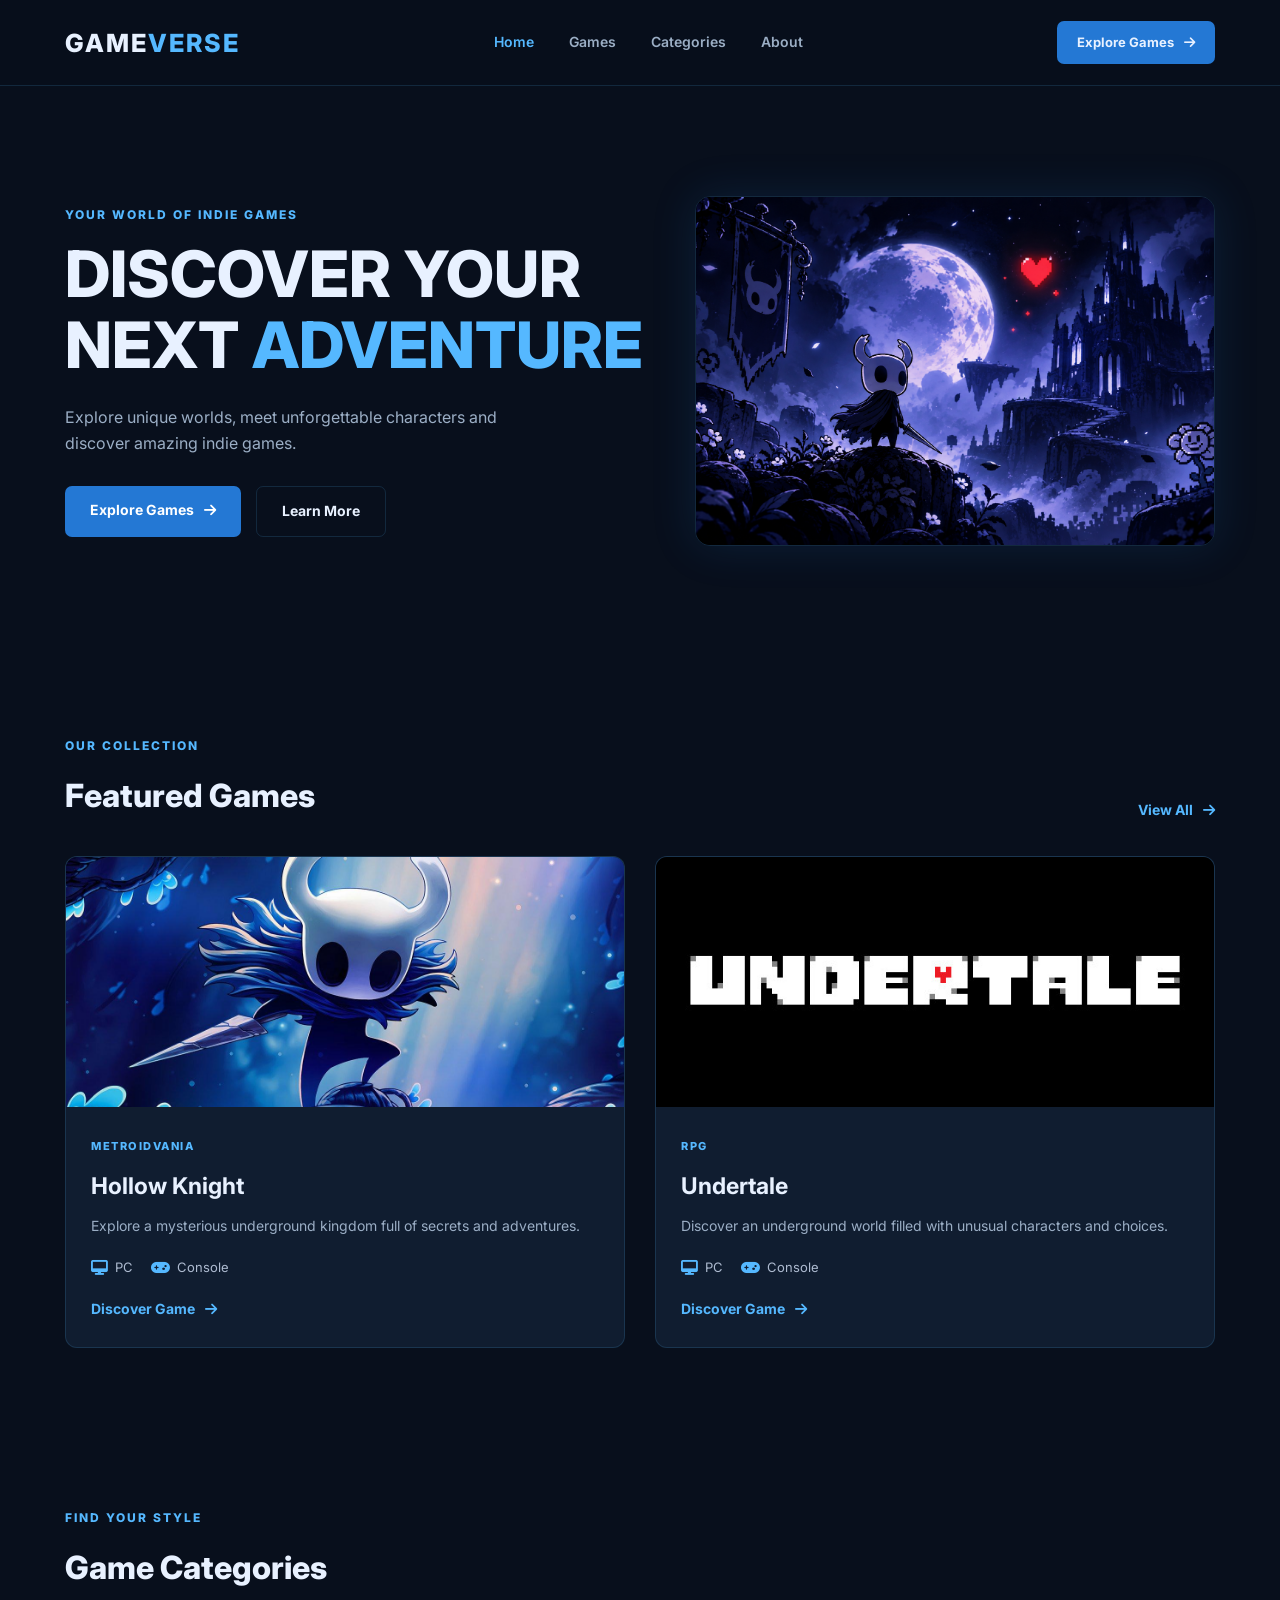
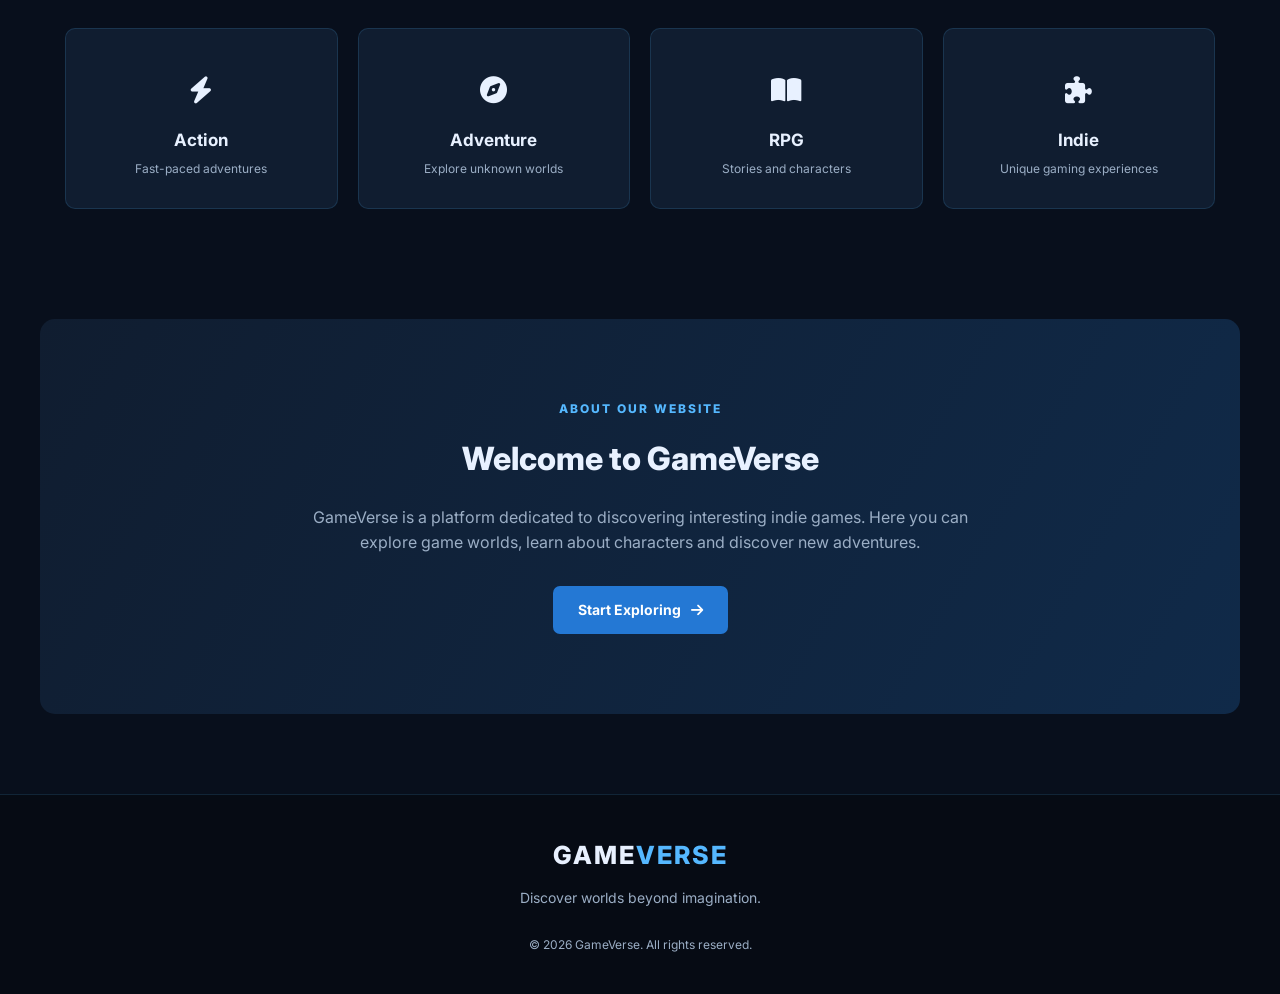
==== pages/index.html @ 1173372c "Initial commit" ====
<!doctype html>
<html lang="en">
  <head>
    <meta charset="UTF-8" />
    <meta name="viewport" content="width=device-width, initial-scale=1.0" />

    <meta
      name="description"
      content="GameVerse - Discover amazing indie games, explore unique worlds and meet unforgettable characters."
    />

    <title>GameVerse | Discover Indie Games</title>

    <link rel="stylesheet" href="../styles/style.css" />

    <link
      rel="stylesheet"
      href="https://cdnjs.cloudflare.com/ajax/libs/font-awesome/6.7.2/css/all.min.css"
    />
  </head>

  <body>
    <!-- HEADER -->
    <header class="header">
      <div class="header-container">
        <a href="index.html" class="logo"> GAME<span>VERSE</span> </a>

        <nav class="navigation" aria-label="Main navigation">
          <a href="index.html" class="active">Home</a>
          <a href="#games">Games</a>
          <a href="#categories">Categories</a>
          <a href="#about">About</a>
        </nav>

        <a href="#games" class="header-button">
          Explore Games
          <i class="fa-solid fa-arrow-right" aria-hidden="true"></i>
        </a>
      </div>
    </header>

    <main>
      <section class="hero">
        <div class="hero-content">
          <p class="hero-label">YOUR WORLD OF INDIE GAMES</p>

          <h1>DISCOVER YOUR NEXT <span>ADVENTURE</span></h1>

          <p class="hero-description">
            Explore unique worlds, meet unforgettable characters and discover
            amazing indie games.
          </p>

          <div class="hero-buttons">
            <a href="#games" class="primary-button">
              Explore Games
              <i class="fa-solid fa-arrow-right" aria-hidden="true"></i>
            </a>

            <a href="#about" class="secondary-button"> Learn More </a>
          </div>
        </div>

        <div class="hero-image">
          <img
            src="GameVerse-featured-gaming-artwork.png"
            alt="GameVerse featured gaming artwork"
          />
        </div>
      </section>

      <section class="games-section" id="games">
        <div class="section-heading">
          <div>
            <p class="section-label">OUR COLLECTION</p>
            <h2>Featured Games</h2>
          </div>

          <a href="#games" class="view-all">
            View All
            <i class="fa-solid fa-arrow-right" aria-hidden="true"></i>
          </a>
        </div>

        <div class="games-grid">
          <article class="game-card">
            <a
              href="hollow-knight.html"
              class="game-image"
              aria-label="Discover Hollow Knight"
            >
              <img
                src="hollow-knight-back1.jpg"
                alt="Hollow Knight game artwork"
              />
            </a>

            <div class="game-info">
              <span class="game-category">METROIDVANIA</span>

              <h3>Hollow Knight</h3>

              <p>
                Explore a mysterious underground kingdom full of secrets and
                adventures.
              </p>

              <div class="game-platforms">
                <span>
                  <i class="fa-solid fa-desktop" aria-hidden="true"></i>
                  PC
                </span>

                <span>
                  <i class="fa-solid fa-gamepad" aria-hidden="true"></i>
                  Console
                </span>
              </div>

              <a href="hollow-knight.html" class="game-link">
                Discover Game
                <i class="fa-solid fa-arrow-right" aria-hidden="true"></i>
              </a>
            </div>
          </article>

          <article class="game-card">
            <a
              href="undertale.html"
              class="game-image"
              aria-label="Discover Undertale"
            >
              <img src="undertale-back1.jpg" alt="Undertale game artwork" />
            </a>

            <div class="game-info">
              <span class="game-category">RPG</span>

              <h3>Undertale</h3>

              <p>
                Discover an underground world filled with unusual characters and
                choices.
              </p>

              <div class="game-platforms">
                <span>
                  <i class="fa-solid fa-desktop" aria-hidden="true"></i>
                  PC
                </span>

                <span>
                  <i class="fa-solid fa-gamepad" aria-hidden="true"></i>
                  Console
                </span>
              </div>

              <a href="undertale.html" class="game-link">
                Discover Game
                <i class="fa-solid fa-arrow-right" aria-hidden="true"></i>
              </a>
            </div>
          </article>
        </div>
      </section>

      <section class="categories-section" id="categories">
        <div class="section-heading">
          <div>
            <p class="section-label">FIND YOUR STYLE</p>
            <h2>Game Categories</h2>
          </div>
        </div>

        <div class="categories-grid">
          <article class="category-card">
            <div class="category-icon">
              <i class="fa-solid fa-bolt" aria-hidden="true"></i>
            </div>

            <h3>Action</h3>
            <p>Fast-paced adventures</p>
          </article>

          <article class="category-card">
            <div class="category-icon">
              <i class="fa-solid fa-compass" aria-hidden="true"></i>
            </div>

            <h3>Adventure</h3>
            <p>Explore unknown worlds</p>
          </article>

          <article class="category-card">
            <div class="category-icon">
              <i class="fa-solid fa-book-open" aria-hidden="true"></i>
            </div>

            <h3>RPG</h3>
            <p>Stories and characters</p>
          </article>

          <article class="category-card">
            <div class="category-icon">
              <i class="fa-solid fa-puzzle-piece" aria-hidden="true"></i>
            </div>

            <h3>Indie</h3>
            <p>Unique gaming experiences</p>
          </article>
        </div>
      </section>

      <section class="about-section" id="about">
        <div class="about-content">
          <p class="section-label">ABOUT OUR WEBSITE</p>

          <h2>Welcome to GameVerse</h2>

          <p>
            GameVerse is a platform dedicated to discovering interesting indie
            games. Here you can explore game worlds, learn about characters and
            discover new adventures.
          </p>

          <a href="#games" class="primary-button">
            Start Exploring
            <i class="fa-solid fa-arrow-right" aria-hidden="true"></i>
          </a>
        </div>
      </section>
    </main>

    <footer class="footer">
      <div class="footer-container">
        <a href="index.html" class="logo"> GAME<span>VERSE</span> </a>

        <p>Discover worlds beyond imagination.</p>

        <p class="copyright">© 2026 GameVerse. All rights reserved.</p>
      </div>
    </footer>
  </body>
</html>
---- styles/style.css ----
@import url("https://fonts.googleapis.com/css2?family=Inter:wght@400;500;600;700;800&display=swap");

:root {
  --bg-color: #080f1c;
  --card-color: #101d30;
  --secondary-color: #183454;
  --primary-color: #2478d4;
  --light-blue: #55b8ff;
  --text-color: #e8f1ff;
  --muted-color: #9baec5;
  --border-color: rgba(85, 184, 255, 0.15);
}

* {
  margin: 0;
  padding: 0;
  box-sizing: border-box;
}

html {
  scroll-behavior: smooth;
}

body {
  font-family: "Inter", sans-serif;
  background-color: var(--bg-color);
  color: var(--text-color);
  line-height: 1.6;
}

a {
  text-decoration: none;
  color: inherit;
}

img {
  display: block;
  max-width: 100%;
}

.header {
  width: 100%;
  background-color: rgba(8, 15, 28, 0.95);
  border-bottom: 1px solid var(--border-color);
  position: sticky;
  top: 0;
  z-index: 100;
  backdrop-filter: blur(12px);
}

.header-container {
  max-width: 1200px;
  min-height: 85px;
  margin: auto;
  padding: 0 25px;

  display: flex;
  justify-content: space-between;
  align-items: center;
}

.logo {
  font-size: 25px;
  font-weight: 800;
  letter-spacing: 2px;
}

.logo span {
  color: var(--light-blue);
}

.navigation {
  display: flex;
  align-items: center;
  gap: 35px;
}

.navigation a {
  color: var(--muted-color);
  font-size: 14px;
  font-weight: 600;
  transition: color 0.3s ease;
}

.navigation a:hover,
.navigation a.active {
  color: var(--light-blue);
}

.header-button {
  background-color: var(--primary-color);
  padding: 11px 20px;
  border-radius: 7px;
  font-size: 13px;
  font-weight: 700;
  transition: 0.3s ease;
}

.header-button:hover {
  background-color: var(--light-blue);
  color: #080f1c;
  transform: translateY(-2px);
}

.primary-button,
.secondary-button {
  display: inline-block;
  padding: 13px 25px;
  border-radius: 7px;
  font-size: 14px;
  font-weight: 700;
  transition: all 0.3s ease;
}

.primary-button {
  background-color: var(--primary-color);
  color: white;
}

.primary-button:hover {
  background-color: var(--light-blue);
  color: var(--bg-color);
  transform: translateY(-3px);
}

.secondary-button {
  border: 1px solid var(--border-color);
  color: var(--text-color);
}

.secondary-button:hover {
  background-color: var(--secondary-color);
}

.hero {
  max-width: 1200px;
  min-height: 570px;
  margin: auto;
  padding: 80px 25px;

  display: flex;
  align-items: center;
  justify-content: space-between;
  gap: 45px;
}

.hero-content {
  flex: 1;
}

.hero-label,
.section-label {
  color: var(--light-blue);
  font-size: 12px;
  font-weight: 800;
  letter-spacing: 2px;
  margin-bottom: 15px;
}

.hero h1 {
  max-width: 650px;
  font-size: clamp(38px, 5vw, 65px);
  line-height: 1.1;
  font-weight: 800;
  margin-bottom: 25px;
}

.hero h1 span {
  color: var(--light-blue);
}

.hero-description {
  max-width: 480px;
  color: var(--muted-color);
  font-size: 16px;
  margin-bottom: 30px;
}

.hero-buttons {
  display: flex;
  flex-wrap: wrap;
  gap: 15px;
}

.hero-image {
  flex: 1;
  max-width: 520px;
  height: 350px;
  overflow: hidden;
  border-radius: 15px;
  border: 1px solid var(--border-color);
  box-shadow: 0 0 45px rgba(36, 120, 212, 0.15);
}

.hero-image img {
  width: 100%;
  height: 100%;
  object-fit: cover;
}

.games-section,
.categories-section,
.about-section {
  max-width: 1200px;
  margin: auto;
  padding: 80px 25px;
}

.section-heading {
  display: flex;
  justify-content: space-between;
  align-items: end;
  margin-bottom: 35px;
}

.section-heading h2,
.categories-section h2,
.about-section h2 {
  font-size: 32px;
  font-weight: 800;
}

.view-all {
  color: var(--light-blue);
  font-size: 14px;
  font-weight: 700;
}

.view-all:hover {
  color: white;
}

.games-grid {
  display: grid;
  grid-template-columns: repeat(2, 1fr);
  gap: 30px;
}

.game-card {
  background-color: var(--card-color);
  border: 1px solid var(--border-color);
  border-radius: 12px;
  overflow: hidden;
  transition:
    transform 0.3s ease,
    box-shadow 0.3s ease;
}

.game-card:hover {
  transform: translateY(-7px);
  box-shadow: 0 12px 35px rgba(36, 120, 212, 0.15);
}

.game-image {
  display: block;
  height: 250px;
  overflow: hidden;
}

.game-image img {
  width: 100%;
  height: 100%;
  object-fit: cover;
  transition: transform 0.4s ease;
}

.game-card:hover .game-image img {
  transform: scale(1.06);
}

.game-info {
  padding: 25px;
}

.game-category {
  color: var(--light-blue);
  font-size: 11px;
  font-weight: 800;
  letter-spacing: 1.5px;
}

.game-info h3 {
  font-size: 23px;
  margin: 10px 0;
}

.game-info p {
  color: var(--muted-color);
  font-size: 14px;
  margin-bottom: 20px;
}

.game-link {
  color: var(--light-blue);
  font-size: 14px;
  font-weight: 700;
}

.game-link:hover {
  color: white;
}

.categories-grid {
  display: grid;
  grid-template-columns: repeat(4, 1fr);
  gap: 20px;
  margin-top: 30px;
}

.category-card {
  background-color: var(--card-color);
  border: 1px solid var(--border-color);
  padding: 30px 20px;
  border-radius: 10px;
  text-align: center;
  transition: 0.3s ease;
}

.category-card:hover {
  background-color: var(--secondary-color);
  transform: translateY(-5px);
}

.category-icon {
  font-size: 35px;
  margin-bottom: 12px;
}

.category-card h3 {
  font-size: 17px;
  margin-bottom: 5px;
}

.category-card p {
  color: var(--muted-color);
  font-size: 12px;
}

.about-section {
  background: linear-gradient(120deg, #101d30, #102a49);

  border-radius: 15px;
  margin-top: 30px;
  margin-bottom: 80px;
  text-align: center;
}

.about-content {
  max-width: 700px;
  margin: auto;
}

.about-content p:not(.section-label) {
  color: var(--muted-color);
  margin: 20px 0 30px;
}

.footer {
  background-color: #060b14;
  border-top: 1px solid var(--border-color);
  padding: 40px 25px;
}

.footer-container {
  max-width: 1200px;
  margin: auto;
  text-align: center;
}

.footer-container p {
  color: var(--muted-color);
  margin-top: 12px;
  font-size: 14px;
}

.copyright {
  font-size: 12px !important;
  margin-top: 25px !important;
}

@media (max-width: 900px) {
  .hero {
    flex-direction: column;
    align-items: flex-start;
  }

  .hero-image {
    width: 100%;
    max-width: 100%;
  }

  .categories-grid {
    grid-template-columns: repeat(2, 1fr);
  }

  .navigation {
    gap: 15px;
  }
}

@media (max-width: 600px) {
  .header-container {
    flex-wrap: wrap;
    justify-content: center;
    gap: 15px;
    padding: 18px;
  }

  .navigation {
    order: 3;
    width: 100%;
    justify-content: center;
    flex-wrap: wrap;
    gap: 15px;
  }

  .header-button {
    display: none;
  }

  .hero {
    padding: 55px 20px;
  }

  .hero h1 {
    font-size: 38px;
  }

  .hero-image {
    height: 230px;
  }

  .games-grid {
    grid-template-columns: 1fr;
  }

  .categories-grid {
    grid-template-columns: 1fr 1fr;
  }

  .section-heading h2,
  .categories-section h2,
  .about-section h2 {
    font-size: 25px;
  }
}

.game-platforms {
  display: flex;
  gap: 18px;
  margin: 18px 0;
  flex-wrap: wrap;
}

.game-platforms span {
  display: flex;
  align-items: center;
  gap: 7px;
  color: #aebbd0;
  font-size: 13px;
}

.game-platforms i {
  color: #55b8ff;
  font-size: 15px;
}

.header-button i,
.primary-button i,
.view-all i,
.game-link i {
  margin-left: 7px;
  transition: transform 0.2s ease;
}

.header-button:hover i,
.primary-button:hover i,
.view-all:hover i,
.game-link:hover i {
  transform: translateX(4px);
}

.category-icon i {
  font-size: 27px;
}
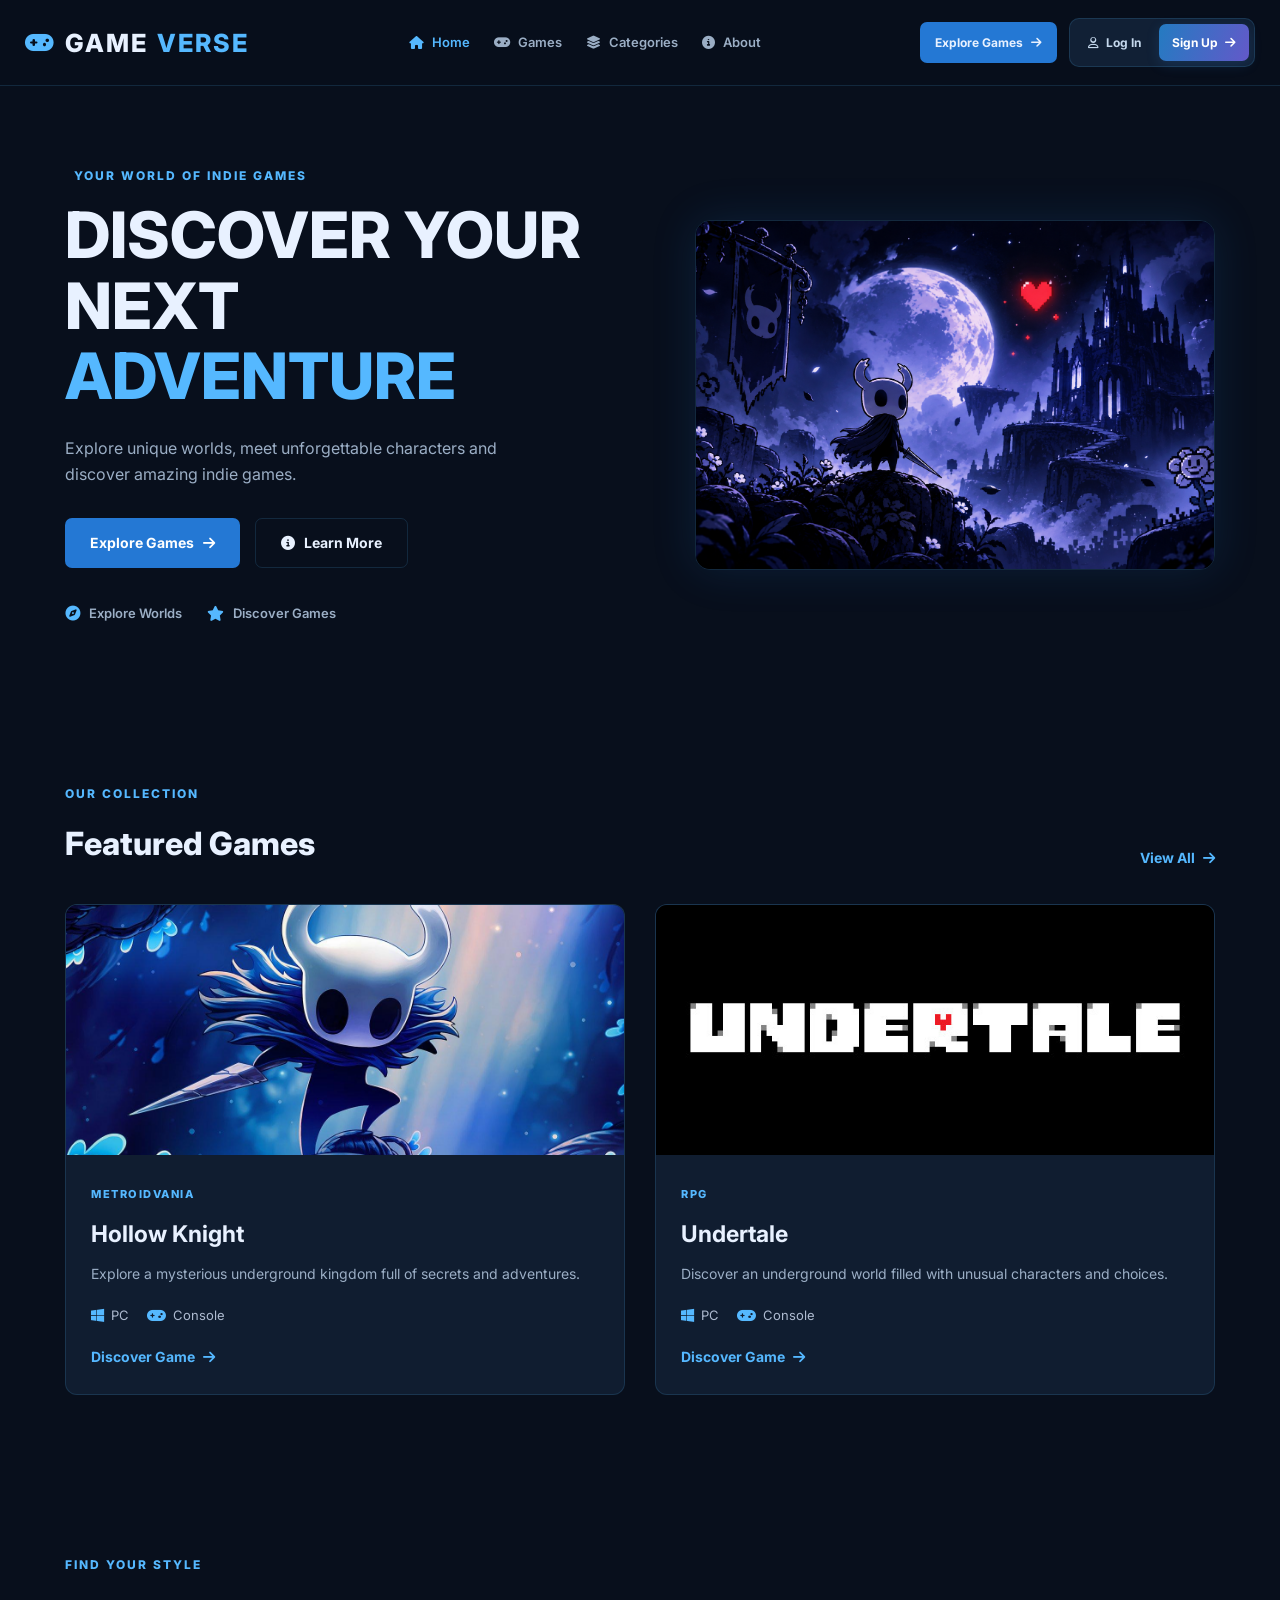
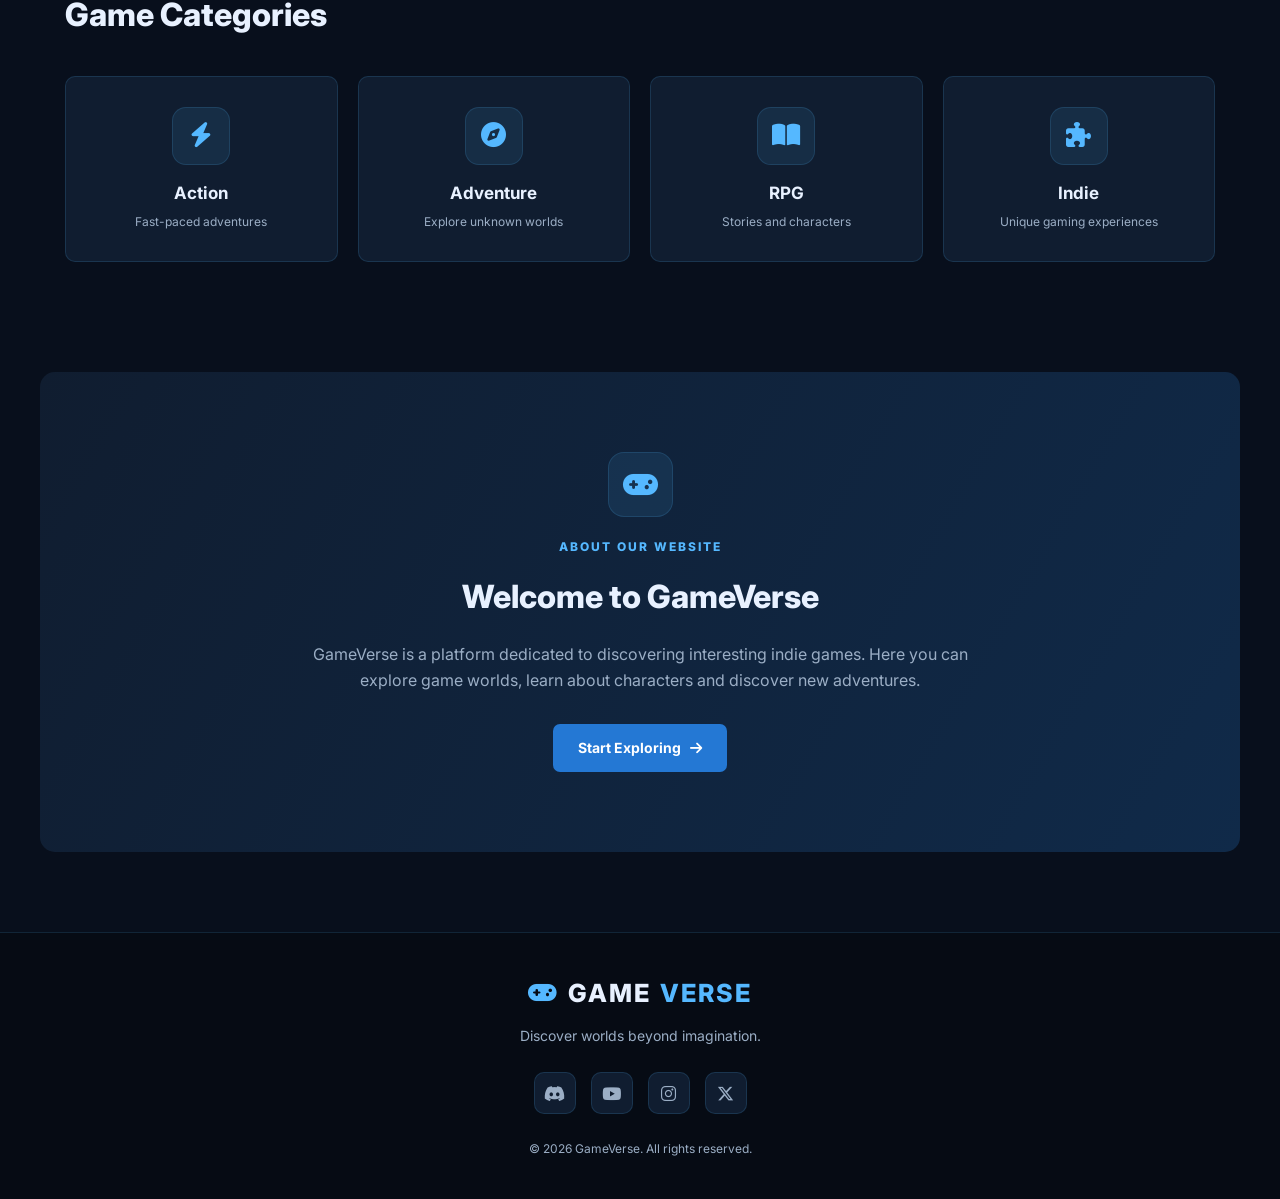
==== commit 82fdc6f6: "responsive burger bar" ====
--- a/pages/index.html
+++ b/pages/index.html
@@ -20,31 +20,80 @@
   </head>
 
   <body>
-    <!-- HEADER -->
     <header class="header">
       <div class="header-container">
-        <a href="index.html" class="logo"> GAME<span>VERSE</span> </a>
+        <a href="index.html" class="logo">
+          <i class="fa-solid fa-gamepad" aria-hidden="true"></i>
+          GAME<span>VERSE</span>
+        </a>
+
+        <input type="checkbox" id="menu-toggle" class="menu-toggle" />
+
+        <label
+          for="menu-toggle"
+          class="burger-menu"
+          aria-label="Toggle navigation"
+        >
+          <span></span>
+          <span></span>
+          <span></span>
+        </label>
 
         <nav class="navigation" aria-label="Main navigation">
-          <a href="index.html" class="active">Home</a>
-          <a href="#games">Games</a>
-          <a href="#categories">Categories</a>
-          <a href="#about">About</a>
+          <a href="index.html" class="active">
+            <i class="fa-solid fa-house" aria-hidden="true"></i>
+            Home
+          </a>
+
+          <a href="#games">
+            <i class="fa-solid fa-gamepad" aria-hidden="true"></i>
+            Games
+          </a>
+
+          <a href="#categories">
+            <i class="fa-solid fa-layer-group" aria-hidden="true"></i>
+            Categories
+          </a>
+
+          <a href="#about">
+            <i class="fa-solid fa-circle-info" aria-hidden="true"></i>
+            About
+          </a>
         </nav>
 
-        <a href="#games" class="header-button">
-          Explore Games
-          <i class="fa-solid fa-arrow-right" aria-hidden="true"></i>
-        </a>
+        <div class="header-actions">
+          <a href="#games" class="header-button">
+            Explore Games
+            <i class="fa-solid fa-arrow-right" aria-hidden="true"></i>
+          </a>
+
+          <div class="auth-buttons">
+            <a href="login.html" class="login-button">
+              <i class="fa-regular fa-user" aria-hidden="true"></i>
+              Log In
+            </a>
+
+            <a href="signup.html" class="signup-button">
+              Sign Up
+              <i class="fa-solid fa-arrow-right" aria-hidden="true"></i>
+            </a>
+          </div>
+        </div>
       </div>
     </header>
 
     <main>
       <section class="hero">
         <div class="hero-content">
-          <p class="hero-label">YOUR WORLD OF INDIE GAMES</p>
-
-          <h1>DISCOVER YOUR NEXT <span>ADVENTURE</span></h1>
+          <p class="hero-label">
+            <i class="fa-solid fa-sparkles" aria-hidden="true"></i>
+            YOUR WORLD OF INDIE GAMES
+          </p>
+
+          <h1>
+            DISCOVER YOUR NEXT
+            <span>ADVENTURE</span>
+          </h1>
 
           <p class="hero-description">
             Explore unique worlds, meet unforgettable characters and discover
@@ -57,13 +106,28 @@
               <i class="fa-solid fa-arrow-right" aria-hidden="true"></i>
             </a>
 
-            <a href="#about" class="secondary-button"> Learn More </a>
+            <a href="#about" class="secondary-button">
+              <i class="fa-solid fa-circle-info" aria-hidden="true"></i>
+              Learn More
+            </a>
+          </div>
+
+          <div class="hero-features">
+            <div>
+              <i class="fa-solid fa-compass" aria-hidden="true"></i>
+              <span>Explore Worlds</span>
+            </div>
+
+            <div>
+              <i class="fa-solid fa-star" aria-hidden="true"></i>
+              <span>Discover Games</span>
+            </div>
           </div>
         </div>
 
         <div class="hero-image">
           <img
-            src="GameVerse-featured-gaming-artwork.png"
+            src="../images/icons/GameVerse-featured-gaming-artwork.png"
             alt="GameVerse featured gaming artwork"
           />
         </div>
@@ -90,7 +154,7 @@
               aria-label="Discover Hollow Knight"
             >
               <img
-                src="hollow-knight-back1.jpg"
+                src="../images/hollow-knight-details/hollow-knight-back1.jpg"
                 alt="Hollow Knight game artwork"
               />
             </a>
@@ -107,7 +171,7 @@
 
               <div class="game-platforms">
                 <span>
-                  <i class="fa-solid fa-desktop" aria-hidden="true"></i>
+                  <i class="fa-brands fa-windows" aria-hidden="true"></i>
                   PC
                 </span>
 
@@ -130,7 +194,10 @@
               class="game-image"
               aria-label="Discover Undertale"
             >
-              <img src="undertale-back1.jpg" alt="Undertale game artwork" />
+              <img
+                src="../images/undertale/undertale-background1.jpg"
+                alt="Undertale game artwork"
+              />
             </a>
 
             <div class="game-info">
@@ -145,7 +212,7 @@
 
               <div class="game-platforms">
                 <span>
-                  <i class="fa-solid fa-desktop" aria-hidden="true"></i>
+                  <i class="fa-brands fa-windows" aria-hidden="true"></i>
                   PC
                 </span>
 
@@ -213,6 +280,10 @@
 
       <section class="about-section" id="about">
         <div class="about-content">
+          <div class="about-icon">
+            <i class="fa-solid fa-gamepad" aria-hidden="true"></i>
+          </div>
+
           <p class="section-label">ABOUT OUR WEBSITE</p>
 
           <h2>Welcome to GameVerse</h2>
@@ -233,9 +304,30 @@
 
     <footer class="footer">
       <div class="footer-container">
-        <a href="index.html" class="logo"> GAME<span>VERSE</span> </a>
+        <a href="index.html" class="logo">
+          <i class="fa-solid fa-gamepad" aria-hidden="true"></i>
+          GAME<span>VERSE</span>
+        </a>
 
         <p>Discover worlds beyond imagination.</p>
+
+        <div class="social-icons" aria-label="Social media icons">
+          <span aria-label="Discord">
+            <i class="fa-brands fa-discord" aria-hidden="true"></i>
+          </span>
+
+          <span aria-label="YouTube">
+            <i class="fa-brands fa-youtube" aria-hidden="true"></i>
+          </span>
+
+          <span aria-label="Instagram">
+            <i class="fa-brands fa-instagram" aria-hidden="true"></i>
+          </span>
+
+          <span aria-label="X">
+            <i class="fa-brands fa-x-twitter" aria-hidden="true"></i>
+          </span>
+        </div>
 
         <p class="copyright">© 2026 GameVerse. All rights reserved.</p>
       </div>
--- a/styles/style.css
+++ b/styles/style.css
@@ -19,6 +19,7 @@
 
 html {
   scroll-behavior: smooth;
+  scroll-padding-top: 100px;
 }
 
 body {
@@ -26,6 +27,7 @@
   background-color: var(--bg-color);
   color: var(--text-color);
   line-height: 1.6;
+  overflow-x: hidden;
 }
 
 a {
@@ -38,31 +40,48 @@
   max-width: 100%;
 }
 
+button {
+  font: inherit;
+}
+
 .header {
+  position: sticky;
+  top: 0;
+  z-index: 100;
   width: 100%;
   background-color: rgba(8, 15, 28, 0.95);
   border-bottom: 1px solid var(--border-color);
-  position: sticky;
-  top: 0;
-  z-index: 100;
   backdrop-filter: blur(12px);
+  -webkit-backdrop-filter: blur(12px);
 }
 
 .header-container {
-  max-width: 1200px;
+  position: relative;
+  display: flex;
+  align-items: center;
+  justify-content: space-between;
+  gap: 22px;
+  width: 100%;
+  max-width: 1300px;
   min-height: 85px;
   margin: auto;
   padding: 0 25px;
-
-  display: flex;
-  justify-content: space-between;
-  align-items: center;
 }
 
 .logo {
+  display: inline-flex;
+  align-items: center;
+  gap: 9px;
+  flex-shrink: 0;
   font-size: 25px;
   font-weight: 800;
   letter-spacing: 2px;
+  white-space: nowrap;
+}
+
+.logo > i {
+  color: var(--light-blue);
+  font-size: 23px;
 }
 
 .logo span {
@@ -72,14 +91,23 @@
 .navigation {
   display: flex;
   align-items: center;
-  gap: 35px;
+  justify-content: center;
+  gap: 24px;
 }
 
 .navigation a {
+  display: inline-flex;
+  align-items: center;
+  gap: 8px;
   color: var(--muted-color);
-  font-size: 14px;
+  font-size: 13px;
   font-weight: 600;
+  white-space: nowrap;
   transition: color 0.3s ease;
+}
+
+.navigation a i {
+  font-size: 13px;
 }
 
 .navigation a:hover,
@@ -87,12 +115,25 @@
   color: var(--light-blue);
 }
 
+.header-actions {
+  display: flex;
+  align-items: center;
+  justify-content: center;
+  gap: 12px;
+  flex-shrink: 0;
+}
+
 .header-button {
+  display: inline-flex;
+  align-items: center;
+  justify-content: center;
+  gap: 8px;
+  padding: 11px 15px;
   background-color: var(--primary-color);
-  padding: 11px 20px;
   border-radius: 7px;
-  font-size: 13px;
+  font-size: 12px;
   font-weight: 700;
+  white-space: nowrap;
   transition: 0.3s ease;
 }
 
@@ -102,9 +143,88 @@
   transform: translateY(-2px);
 }
 
+.auth-buttons {
+  display: flex;
+  align-items: center;
+  gap: 5px;
+  padding: 5px;
+  background: rgba(20, 38, 61, 0.8);
+  border: 1px solid var(--border-color);
+  border-radius: 10px;
+}
+
+.login-button,
+.signup-button {
+  display: inline-flex;
+  align-items: center;
+  justify-content: center;
+  gap: 7px;
+  padding: 9px 13px;
+  border-radius: 7px;
+  font-size: 12px;
+  font-weight: 700;
+  white-space: nowrap;
+  transition: 0.25s ease;
+}
+
+.login-button {
+  color: #c5d8ed;
+  background: transparent;
+}
+
+.login-button:hover {
+  color: #ffffff;
+  background: rgba(85, 184, 255, 0.12);
+}
+
+.signup-button {
+  color: #ffffff;
+  background: linear-gradient(110deg, #247bc1, #6359c9);
+  box-shadow: 0 4px 13px rgba(49, 127, 209, 0.18);
+}
+
+.signup-button:hover {
+  transform: translateY(-2px);
+  filter: brightness(1.15);
+  box-shadow: 0 7px 18px rgba(49, 127, 209, 0.28);
+}
+
+.menu-toggle {
+  display: none;
+}
+
+.burger-menu {
+  display: none;
+  width: 42px;
+  height: 42px;
+  flex-direction: column;
+  justify-content: center;
+  align-items: center;
+  gap: 6px;
+  border: 1px solid var(--border-color);
+  border-radius: 8px;
+  background-color: var(--card-color);
+  cursor: pointer;
+  flex-shrink: 0;
+}
+
+.burger-menu span {
+  display: block;
+  width: 20px;
+  height: 2px;
+  background-color: var(--text-color);
+  border-radius: 2px;
+  transition:
+    transform 0.3s ease,
+    opacity 0.3s ease;
+}
+
 .primary-button,
 .secondary-button {
-  display: inline-block;
+  display: inline-flex;
+  align-items: center;
+  justify-content: center;
+  gap: 9px;
   padding: 13px 25px;
   border-radius: 7px;
   font-size: 14px;
@@ -113,19 +233,19 @@
 }
 
 .primary-button {
+  color: white;
   background-color: var(--primary-color);
-  color: white;
 }
 
 .primary-button:hover {
+  color: var(--bg-color);
   background-color: var(--light-blue);
-  color: var(--bg-color);
   transform: translateY(-3px);
 }
 
 .secondary-button {
+  color: var(--text-color);
   border: 1px solid var(--border-color);
-  color: var(--text-color);
 }
 
 .secondary-button:hover {
@@ -133,47 +253,60 @@
 }
 
 .hero {
+  display: flex;
+  align-items: center;
+  justify-content: space-between;
+  gap: 45px;
+  width: 100%;
   max-width: 1200px;
   min-height: 570px;
   margin: auto;
   padding: 80px 25px;
-
-  display: flex;
-  align-items: center;
-  justify-content: space-between;
-  gap: 45px;
 }
 
 .hero-content {
   flex: 1;
+  min-width: 0;
 }
 
 .hero-label,
 .section-label {
+  margin-bottom: 15px;
   color: var(--light-blue);
   font-size: 12px;
   font-weight: 800;
   letter-spacing: 2px;
-  margin-bottom: 15px;
+}
+
+.hero-label {
+  display: flex;
+  align-items: center;
+  gap: 9px;
+}
+
+.hero-label i {
+  font-size: 14px;
 }
 
 .hero h1 {
   max-width: 650px;
+  margin-bottom: 25px;
   font-size: clamp(38px, 5vw, 65px);
   line-height: 1.1;
   font-weight: 800;
-  margin-bottom: 25px;
+  overflow-wrap: break-word;
 }
 
 .hero h1 span {
+  display: block;
   color: var(--light-blue);
 }
 
 .hero-description {
   max-width: 480px;
+  margin-bottom: 30px;
   color: var(--muted-color);
   font-size: 16px;
-  margin-bottom: 30px;
 }
 
 .hero-buttons {
@@ -182,13 +315,35 @@
   gap: 15px;
 }
 
+.hero-features {
+  display: flex;
+  flex-wrap: wrap;
+  gap: 25px;
+  margin-top: 35px;
+}
+
+.hero-features div {
+  display: flex;
+  align-items: center;
+  gap: 9px;
+  color: var(--muted-color);
+  font-size: 13px;
+  font-weight: 600;
+}
+
+.hero-features i {
+  color: var(--light-blue);
+  font-size: 15px;
+}
+
 .hero-image {
   flex: 1;
+  min-width: 0;
   max-width: 520px;
   height: 350px;
   overflow: hidden;
+  border: 1px solid var(--border-color);
   border-radius: 15px;
-  border: 1px solid var(--border-color);
   box-shadow: 0 0 45px rgba(36, 120, 212, 0.15);
 }
 
@@ -201,15 +356,18 @@
 .games-section,
 .categories-section,
 .about-section {
+  width: 100%;
   max-width: 1200px;
-  margin: auto;
+  margin-right: auto;
+  margin-left: auto;
   padding: 80px 25px;
 }
 
 .section-heading {
   display: flex;
+  align-items: end;
   justify-content: space-between;
-  align-items: end;
+  gap: 20px;
   margin-bottom: 35px;
 }
 
@@ -221,9 +379,13 @@
 }
 
 .view-all {
+  display: inline-flex;
+  align-items: center;
+  gap: 8px;
   color: var(--light-blue);
   font-size: 14px;
   font-weight: 700;
+  white-space: nowrap;
 }
 
 .view-all:hover {
@@ -232,15 +394,16 @@
 
 .games-grid {
   display: grid;
-  grid-template-columns: repeat(2, 1fr);
+  grid-template-columns: repeat(2, minmax(0, 1fr));
   gap: 30px;
 }
 
 .game-card {
+  min-width: 0;
+  overflow: hidden;
   background-color: var(--card-color);
   border: 1px solid var(--border-color);
   border-radius: 12px;
-  overflow: hidden;
   transition:
     transform 0.3s ease,
     box-shadow 0.3s ease;
@@ -253,6 +416,7 @@
 
 .game-image {
   display: block;
+  width: 100%;
   height: 250px;
   overflow: hidden;
 }
@@ -280,17 +444,20 @@
 }
 
 .game-info h3 {
+  margin: 10px 0;
   font-size: 23px;
-  margin: 10px 0;
 }
 
 .game-info p {
+  margin-bottom: 20px;
   color: var(--muted-color);
   font-size: 14px;
-  margin-bottom: 20px;
 }
 
 .game-link {
+  display: inline-flex;
+  align-items: center;
+  gap: 8px;
   color: var(--light-blue);
   font-size: 14px;
   font-weight: 700;
@@ -300,17 +467,38 @@
   color: white;
 }
 
+.game-platforms {
+  display: flex;
+  flex-wrap: wrap;
+  gap: 18px;
+  margin: 18px 0;
+}
+
+.game-platforms span {
+  display: flex;
+  align-items: center;
+  gap: 7px;
+  color: #aebbd0;
+  font-size: 13px;
+}
+
+.game-platforms i {
+  color: var(--light-blue);
+  font-size: 15px;
+}
+
 .categories-grid {
   display: grid;
-  grid-template-columns: repeat(4, 1fr);
+  grid-template-columns: repeat(4, minmax(0, 1fr));
   gap: 20px;
   margin-top: 30px;
 }
 
 .category-card {
+  min-width: 0;
+  padding: 30px 20px;
   background-color: var(--card-color);
   border: 1px solid var(--border-color);
-  padding: 30px 20px;
   border-radius: 10px;
   text-align: center;
   transition: 0.3s ease;
@@ -322,13 +510,25 @@
 }
 
 .category-icon {
-  font-size: 35px;
-  margin-bottom: 12px;
+  display: flex;
+  align-items: center;
+  justify-content: center;
+  width: 58px;
+  height: 58px;
+  margin: 0 auto 15px;
+  color: var(--light-blue);
+  background-color: rgba(85, 184, 255, 0.1);
+  border: 1px solid var(--border-color);
+  border-radius: 14px;
+}
+
+.category-icon i {
+  font-size: 25px;
 }
 
 .category-card h3 {
+  margin-bottom: 5px;
   font-size: 17px;
-  margin-bottom: 5px;
 }
 
 .category-card p {
@@ -337,11 +537,10 @@
 }
 
 .about-section {
-  background: linear-gradient(120deg, #101d30, #102a49);
-
-  border-radius: 15px;
   margin-top: 30px;
   margin-bottom: 80px;
+  background: linear-gradient(120deg, #101d30, #102a49);
+  border-radius: 15px;
   text-align: center;
 }
 
@@ -350,126 +549,81 @@
   margin: auto;
 }
 
+.about-icon {
+  display: flex;
+  align-items: center;
+  justify-content: center;
+  width: 65px;
+  height: 65px;
+  margin: 0 auto 20px;
+  color: var(--light-blue);
+  background-color: rgba(85, 184, 255, 0.1);
+  border: 1px solid var(--border-color);
+  border-radius: 16px;
+  font-size: 28px;
+}
+
 .about-content p:not(.section-label) {
+  margin: 20px 0 30px;
   color: var(--muted-color);
-  margin: 20px 0 30px;
 }
 
 .footer {
+  padding: 40px 25px;
   background-color: #060b14;
   border-top: 1px solid var(--border-color);
-  padding: 40px 25px;
 }
 
 .footer-container {
+  width: 100%;
   max-width: 1200px;
   margin: auto;
   text-align: center;
 }
 
-.footer-container p {
+.footer-container > p {
+  margin-top: 12px;
   color: var(--muted-color);
-  margin-top: 12px;
   font-size: 14px;
 }
 
-.copyright {
-  font-size: 12px !important;
-  margin-top: 25px !important;
-}
-
-@media (max-width: 900px) {
-  .hero {
-    flex-direction: column;
-    align-items: flex-start;
-  }
-
-  .hero-image {
-    width: 100%;
-    max-width: 100%;
-  }
-
-  .categories-grid {
-    grid-template-columns: repeat(2, 1fr);
-  }
-
-  .navigation {
-    gap: 15px;
-  }
-}
-
-@media (max-width: 600px) {
-  .header-container {
-    flex-wrap: wrap;
-    justify-content: center;
-    gap: 15px;
-    padding: 18px;
-  }
-
-  .navigation {
-    order: 3;
-    width: 100%;
-    justify-content: center;
-    flex-wrap: wrap;
-    gap: 15px;
-  }
-
-  .header-button {
-    display: none;
-  }
-
-  .hero {
-    padding: 55px 20px;
-  }
-
-  .hero h1 {
-    font-size: 38px;
-  }
-
-  .hero-image {
-    height: 230px;
-  }
-
-  .games-grid {
-    grid-template-columns: 1fr;
-  }
-
-  .categories-grid {
-    grid-template-columns: 1fr 1fr;
-  }
-
-  .section-heading h2,
-  .categories-section h2,
-  .about-section h2 {
-    font-size: 25px;
-  }
-}
-
-.game-platforms {
-  display: flex;
-  gap: 18px;
-  margin: 18px 0;
-  flex-wrap: wrap;
-}
-
-.game-platforms span {
-  display: flex;
-  align-items: center;
-  gap: 7px;
-  color: #aebbd0;
-  font-size: 13px;
-}
-
-.game-platforms i {
-  color: #55b8ff;
-  font-size: 15px;
+.social-icons {
+  display: flex;
+  align-items: center;
+  justify-content: center;
+  gap: 15px;
+  margin-top: 25px;
+}
+
+.social-icons span {
+  display: flex;
+  align-items: center;
+  justify-content: center;
+  width: 42px;
+  height: 42px;
+  color: var(--muted-color);
+  background-color: var(--card-color);
+  border: 1px solid var(--border-color);
+  border-radius: 10px;
+  font-size: 17px;
+  transition: 0.3s ease;
+}
+
+.social-icons span:hover {
+  color: var(--light-blue);
+  background-color: var(--secondary-color);
+  transform: translateY(-4px);
+}
+
+.footer-container .copyright {
+  margin-top: 25px;
+  font-size: 12px;
 }
 
 .header-button i,
 .primary-button i,
 .view-all i,
 .game-link i {
-  margin-left: 7px;
   transition: transform 0.2s ease;
 }
 
@@ -480,6 +634,455 @@
   transform: translateX(4px);
 }
 
-.category-icon i {
-  font-size: 27px;
-}
+@media (max-width: 1150px) {
+  .header-container {
+    gap: 15px;
+    padding: 0 20px;
+  }
+
+  .navigation {
+    gap: 15px;
+  }
+
+  .navigation a {
+    font-size: 12px;
+  }
+
+  .logo {
+    font-size: 22px;
+  }
+
+  .header-button {
+    padding: 10px 12px;
+    font-size: 11px;
+  }
+
+  .login-button,
+  .signup-button {
+    padding: 9px 10px;
+    font-size: 11px;
+  }
+
+  .header-actions {
+    gap: 8px;
+  }
+}
+
+@media (max-width: 950px) {
+  .header-container {
+    display: grid;
+    grid-template-columns: minmax(0, 1fr) auto;
+    grid-template-areas:
+      "logo burger"
+      "nav nav"
+      "actions actions";
+    gap: 0 15px;
+    padding-top: 12px;
+    padding-bottom: 12px;
+  }
+
+  .logo {
+    grid-area: logo;
+  }
+
+  .menu-toggle {
+    display: none;
+  }
+
+  .burger-menu {
+    grid-area: burger;
+    display: flex;
+  }
+
+  .navigation {
+    grid-area: nav;
+    display: none;
+    flex-direction: column;
+    align-items: stretch;
+    gap: 0;
+    width: 100%;
+    margin-top: 12px;
+    padding: 10px 15px;
+    background: #0b1626;
+    border: 1px solid var(--border-color);
+    border-radius: 10px;
+  }
+
+  .menu-toggle:checked ~ .navigation {
+    display: flex;
+  }
+
+  .menu-toggle:checked + .burger-menu span:nth-child(1) {
+    transform: translateY(8px) rotate(45deg);
+  }
+
+  .menu-toggle:checked + .burger-menu span:nth-child(2) {
+    opacity: 0;
+  }
+
+  .menu-toggle:checked + .burger-menu span:nth-child(3) {
+    transform: translateY(-8px) rotate(-45deg);
+  }
+
+  .navigation a {
+    padding: 12px 5px;
+    border-bottom: 1px solid var(--border-color);
+    font-size: 13px;
+  }
+
+  .navigation a:last-child {
+    border-bottom: none;
+  }
+
+  .header-actions {
+    grid-area: actions;
+    justify-content: space-between;
+    width: 100%;
+    margin-top: 12px;
+  }
+
+  .header-button {
+    padding: 11px 17px;
+    font-size: 12px;
+  }
+
+  .auth-buttons {
+    padding: 4px;
+  }
+
+  .login-button,
+  .signup-button {
+    padding: 9px 13px;
+    font-size: 12px;
+  }
+
+  .hero {
+    gap: 30px;
+  }
+
+  .hero-image {
+    height: 310px;
+  }
+
+  .categories-grid {
+    grid-template-columns: repeat(2, minmax(0, 1fr));
+  }
+}
+
+@media (max-width: 768px) {
+  html {
+    scroll-padding-top: 80px;
+  }
+
+  .hero {
+    min-height: auto;
+    flex-direction: column;
+    align-items: stretch;
+    gap: 35px;
+    padding: 65px 25px;
+  }
+
+  .hero-content {
+    width: 100%;
+  }
+
+  .hero h1 {
+    max-width: 600px;
+  }
+
+  .hero-image {
+    width: 100%;
+    max-width: none;
+    height: 360px;
+  }
+
+  .games-section,
+  .categories-section {
+    padding: 65px 25px;
+  }
+
+  .games-grid {
+    gap: 20px;
+  }
+
+  .game-image {
+    height: 210px;
+  }
+
+  .game-info {
+    padding: 20px;
+  }
+
+  .about-section {
+    width: calc(100% - 50px);
+    margin: 25px auto 65px;
+    padding: 60px 30px;
+  }
+}
+
+@media (max-width: 600px) {
+  .header-container {
+    padding: 12px 20px;
+  }
+
+  .logo {
+    font-size: 22px;
+  }
+
+  .logo > i {
+    font-size: 20px;
+  }
+
+  .header-actions {
+    align-items: center;
+    gap: 8px;
+  }
+
+  .header-button {
+    padding: 10px 11px;
+    font-size: 11px;
+  }
+
+  .auth-buttons {
+    gap: 3px;
+  }
+
+  .login-button,
+  .signup-button {
+    gap: 5px;
+    padding: 9px 10px;
+    font-size: 11px;
+  }
+
+  .hero {
+    gap: 30px;
+    padding: 50px 20px;
+  }
+
+  .hero h1 {
+    font-size: clamp(34px, 9vw, 44px);
+  }
+
+  .hero-label {
+    font-size: 10px;
+  }
+
+  .hero-description {
+    font-size: 14px;
+  }
+
+  .hero-image {
+    height: 250px;
+  }
+
+  .hero-buttons {
+    gap: 12px;
+  }
+
+  .primary-button,
+  .secondary-button {
+    padding: 12px 18px;
+    font-size: 13px;
+  }
+
+  .hero-features {
+    gap: 15px;
+    margin-top: 25px;
+  }
+
+  .hero-features div {
+    font-size: 11px;
+  }
+
+  .games-section,
+  .categories-section {
+    padding: 55px 20px;
+  }
+
+  .section-heading {
+    align-items: center;
+    gap: 12px;
+    margin-bottom: 25px;
+  }
+
+  .section-heading h2,
+  .categories-section h2,
+  .about-section h2 {
+    font-size: 25px;
+  }
+
+  .section-label {
+    font-size: 10px;
+  }
+
+  .view-all {
+    font-size: 12px;
+  }
+
+  .games-grid {
+    grid-template-columns: 1fr;
+    gap: 22px;
+  }
+
+  .game-image {
+    height: 230px;
+  }
+
+  .game-info {
+    padding: 20px;
+  }
+
+  .game-info h3 {
+    font-size: 21px;
+  }
+
+  .categories-grid {
+    grid-template-columns: repeat(2, minmax(0, 1fr));
+    gap: 12px;
+  }
+
+  .category-card {
+    padding: 25px 12px;
+  }
+
+  .category-card h3 {
+    font-size: 15px;
+  }
+
+  .category-card p {
+    font-size: 11px;
+  }
+
+  .about-section {
+    width: calc(100% - 40px);
+    margin: 20px auto 55px;
+    padding: 45px 20px;
+  }
+
+  .about-content p:not(.section-label) {
+    font-size: 14px;
+  }
+
+  .footer {
+    padding: 35px 20px;
+  }
+}
+
+@media (max-width: 450px) {
+  .header-container {
+    padding-right: 15px;
+    padding-left: 15px;
+  }
+
+  .logo {
+    gap: 6px;
+    font-size: 19px;
+    letter-spacing: 1px;
+  }
+
+  .logo > i {
+    font-size: 18px;
+  }
+
+  .burger-menu {
+    width: 39px;
+    height: 39px;
+  }
+
+  .header-actions {
+    flex-direction: column;
+    align-items: stretch;
+  }
+
+  .header-button {
+    justify-content: center;
+    width: 100%;
+    padding: 11px;
+    font-size: 12px;
+  }
+
+  .auth-buttons {
+    justify-content: center;
+    width: 100%;
+  }
+
+  .login-button,
+  .signup-button {
+    flex: 1;
+    padding: 10px 12px;
+    font-size: 12px;
+  }
+
+  .hero h1 {
+    font-size: 34px;
+  }
+
+  .hero-buttons {
+    flex-direction: column;
+    align-items: stretch;
+  }
+
+  .hero-buttons a {
+    width: 100%;
+  }
+
+  .section-heading h2,
+  .categories-section h2 {
+    font-size: 22px;
+  }
+
+  .section-heading {
+    gap: 10px;
+  }
+
+  .game-platforms {
+    gap: 12px;
+  }
+
+  .categories-grid {
+    grid-template-columns: 1fr;
+  }
+
+  .hero-image {
+    height: 210px;
+  }
+}
+
+@media (max-width: 340px) {
+  .logo {
+    font-size: 17px;
+  }
+
+  .logo > i {
+    font-size: 16px;
+  }
+
+  .hero h1 {
+    font-size: 30px;
+  }
+
+  .hero-label {
+    letter-spacing: 1px;
+  }
+
+  .section-heading h2,
+  .categories-section h2 {
+    font-size: 20px;
+  }
+
+  .login-button,
+  .signup-button {
+    padding: 9px 8px;
+    font-size: 11px;
+  }
+}
+
+@media (prefers-reduced-motion: reduce) {
+  *,
+  *::before,
+  *::after {
+    scroll-behavior: auto !important;
+    transition-duration: 0.01ms !important;
+    animation-duration: 0.01ms !important;
+  }
+}
